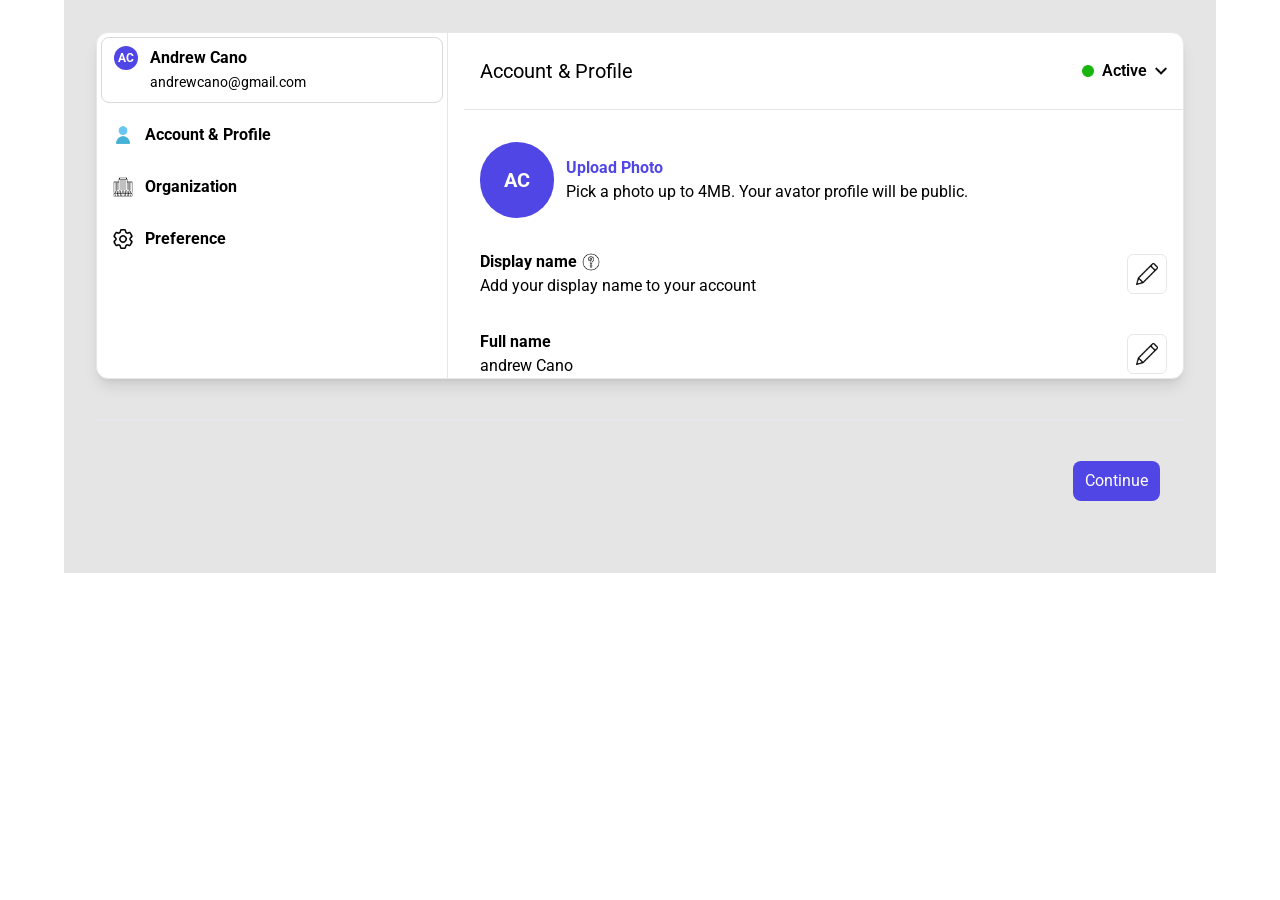
==== src/Account&Profile.html @ 64e324c4 "need to sleep" ====
<!DOCTYPE html>
<html>
  <head>
    <meta charset="UTF-8" />
    <meta name="viewport" content="width=device-width, initial-scale=1.0" />
    <link href="./output.css" rel="stylesheet" />
    <title>University Credit Management System</title>
    <link rel="preconnect" href="https://fonts.googleapis.com" />
    <link rel="preconnect" href="https://fonts.gstatic.com" crossorigin />
    <link
      href="https://fonts.googleapis.com/css2?family=Roboto:ital,wght@0,100;0,300;0,400;0,500;0,700;0,900;1,100;1,300;1,400;1,500;1,700;1,900&display=swap"
      rel="stylesheet"
    />
    <link
      href="https://fonts.googleapis.com/css2?family=Poppins:ital,wght@0,100;0,200;0,300;0,400;0,500;0,600;0,700;0,800;0,900;1,100;1,200;1,300;1,400;1,500;1,600;1,700;1,800;1,900&display=swap"
      rel="stylesheet"
    />
    <link
      href="https://db.onlinewebfonts.com/c/e25ed0fa39c44d127ab5ab3e362d8af1?family=Cooper+Lt+BT+Light"
      rel="stylesheet"
    />
    <link rel="icon" type="image/x-icon" href="./images/" />
  </head>
  <body>
    <!-- container section -->

    <section class="max-w-6xl mx-auto bg-black/10 font-roboto p-8">
      <!-- Account and Profile -->
      <main
        class="bg-white grid grid-cols-12 gap-4 border rounded-xl shadow-lg shadow-black/10"
      >
        <!-- SideBar -->
        <aside class="col-span-4 flex flex-col gap-1 border-r">
          <!-- user photo and email -->
          <div
            class="flex flex-row gap-x-3 border border-borderColor px-3 py-2 rounded-lg m-1"
          >
            <div>
              <p
                class="rounded-full font-bold text-white text-xs p-1 bg-blueColor"
              >
                AC
              </p>
            </div>
            <div>
              <p class="font-bold">Andrew Cano</p>
              <span class="text-sm">andrewcano@gmail.com</span>
            </div>
          </div>
          <!-- Account & Profile -->
          <div
            class="flex flex-row items-center gap-3 px-3 py-2 m-1 rounded-lg hover:bg-hoverBg hover:text-blueColor"
          >
            <figure class="w-5 h-5">
              <img src="images/user.png" alt="" />
            </figure>
            <p class="font-bold">Account & Profile</p>
          </div>
          <!-- Organization -->
          <div
            class="flex flex-row items-center gap-3 px-3 py-2 m-1 rounded-lg hover:bg-hoverBg hover:text-blueColor"
          >
            <figure class="w-5 h-5">
              <img src="images/organization.png" alt="" />
            </figure>
            <p class="font-bold">Organization</p>
          </div>
          <!-- Preference -->
          <div
            class="flex flex-row items-center gap-3 px-3 py-2 m-1 rounded-lg hover:bg-hoverBg hover:text-blueColor"
          >
            <figure class="w-5 h-5">
              <img src="images/setting.png" alt="" />
            </figure>
            <p class="font-bold">Preference</p>
          </div>
        </aside>
        <!-- Description section -->
        <section class="col-span-8 flex flex-col gap-8">
          <!-- Account & Profile and active -->
          <div class="flex justify-between px-4 border-b py-6">
            <h1 class="font-normal text-xl">Account & Profile</h1>
            <div class="flex flex-row items-center gap-2">
              <!-- green icon -->
              <figure class="w-3 h-3">
                <img src="images/online.png" alt="" />
              </figure>
              <p class="font-semibold">Active</p>
              <figure class="w-3 h-3">
                <img src="images/expand-button.png" alt="" />
              </figure>
            </div>
          </div>
          <!-- Upload Photo -->
          <div class="flex flex-row items-center gap-3 px-4">
            <p
              class="rounded-full font-bold text-white text-xl p-6 bg-blueColor"
            >
              AC
            </p>
            <div>
              <p class="font-bold text-blueColor">Upload Photo</p>
              <span
                >Pick a photo up to 4MB. Your avator profile will be
                public.</span
              >
            </div>
          </div>
          <!-- Display Name -->
          <div class="flex flex-row justify-between items-center px-4">
            <div class="flex flex-col">
              <div class="flex flex-row items-center gap-1">
                <p class="font-bold">Display name</p>
                <figure class="w-5 h-5">
                  <img src="images/help.png" alt="" />
                </figure>
              </div>
              <span>Add your display name to your account</span>
            </div>
            <!-- edit icon -->
            <figure class="w-10 h-10 border rounded-md p-2">
              <img src="images/pen.png" alt="" />
            </figure>
          </div>
          <!-- Full name-->
          <div class="flex flex-row justify-between items-center px-4">
            <div class="flex flex-col">
              <p class="font-bold">Full name</p>
              <span>andrew Cano</span>
            </div>
            <!-- edit icon -->
            <figure class="w-10 h-10 border rounded-md p-2">
              <img src="images/pen.png" alt="" />
            </figure>
          </div>
        </section>
      </main>

      <div class="pt-10 border-b-2"></div>
      <!-- continue button -->
      <section class="py-10 flex justify-end px-6">
        <button class="text-white bg-blueColor rounded-lg px-3 py-2">
          Continue
        </button>
      </section>
    </section>
  </body>
</html>

<!-- https://github.com/Md-Zihadur-Rahaman/University-Credit-Managemet-System -->
---- src/output.css ----
/*
! tailwindcss v3.4.3 | MIT License | https://tailwindcss.com
*/

/*
1. Prevent padding and border from affecting element width. (https://github.com/mozdevs/cssremedy/issues/4)
2. Allow adding a border to an element by just adding a border-width. (https://github.com/tailwindcss/tailwindcss/pull/116)
*/

*,
::before,
::after {
  box-sizing: border-box;
  /* 1 */
  border-width: 0;
  /* 2 */
  border-style: solid;
  /* 2 */
  border-color: #e5e7eb;
  /* 2 */
}

::before,
::after {
  --tw-content: '';
}

/*
1. Use a consistent sensible line-height in all browsers.
2. Prevent adjustments of font size after orientation changes in iOS.
3. Use a more readable tab size.
4. Use the user's configured `sans` font-family by default.
5. Use the user's configured `sans` font-feature-settings by default.
6. Use the user's configured `sans` font-variation-settings by default.
7. Disable tap highlights on iOS
*/

html,
:host {
  line-height: 1.5;
  /* 1 */
  -webkit-text-size-adjust: 100%;
  /* 2 */
  -moz-tab-size: 4;
  /* 3 */
  -o-tab-size: 4;
     tab-size: 4;
  /* 3 */
  font-family: ui-sans-serif, system-ui, sans-serif, "Apple Color Emoji", "Segoe UI Emoji", "Segoe UI Symbol", "Noto Color Emoji";
  /* 4 */
  font-feature-settings: normal;
  /* 5 */
  font-variation-settings: normal;
  /* 6 */
  -webkit-tap-highlight-color: transparent;
  /* 7 */
}

/*
1. Remove the margin in all browsers.
2. Inherit line-height from `html` so users can set them as a class directly on the `html` element.
*/

body {
  margin: 0;
  /* 1 */
  line-height: inherit;
  /* 2 */
}

/*
1. Add the correct height in Firefox.
2. Correct the inheritance of border color in Firefox. (https://bugzilla.mozilla.org/show_bug.cgi?id=190655)
3. Ensure horizontal rules are visible by default.
*/

hr {
  height: 0;
  /* 1 */
  color: inherit;
  /* 2 */
  border-top-width: 1px;
  /* 3 */
}

/*
Add the correct text decoration in Chrome, Edge, and Safari.
*/

abbr:where([title]) {
  -webkit-text-decoration: underline dotted;
          text-decoration: underline dotted;
}

/*
Remove the default font size and weight for headings.
*/

h1,
h2,
h3,
h4,
h5,
h6 {
  font-size: inherit;
  font-weight: inherit;
}

/*
Reset links to optimize for opt-in styling instead of opt-out.
*/

a {
  color: inherit;
  text-decoration: inherit;
}

/*
Add the correct font weight in Edge and Safari.
*/

b,
strong {
  font-weight: bolder;
}

/*
1. Use the user's configured `mono` font-family by default.
2. Use the user's configured `mono` font-feature-settings by default.
3. Use the user's configured `mono` font-variation-settings by default.
4. Correct the odd `em` font sizing in all browsers.
*/

code,
kbd,
samp,
pre {
  font-family: ui-monospace, SFMono-Regular, Menlo, Monaco, Consolas, "Liberation Mono", "Courier New", monospace;
  /* 1 */
  font-feature-settings: normal;
  /* 2 */
  font-variation-settings: normal;
  /* 3 */
  font-size: 1em;
  /* 4 */
}

/*
Add the correct font size in all browsers.
*/

small {
  font-size: 80%;
}

/*
Prevent `sub` and `sup` elements from affecting the line height in all browsers.
*/

sub,
sup {
  font-size: 75%;
  line-height: 0;
  position: relative;
  vertical-align: baseline;
}

sub {
  bottom: -0.25em;
}

sup {
  top: -0.5em;
}

/*
1. Remove text indentation from table contents in Chrome and Safari. (https://bugs.chromium.org/p/chromium/issues/detail?id=999088, https://bugs.webkit.org/show_bug.cgi?id=201297)
2. Correct table border color inheritance in all Chrome and Safari. (https://bugs.chromium.org/p/chromium/issues/detail?id=935729, https://bugs.webkit.org/show_bug.cgi?id=195016)
3. Remove gaps between table borders by default.
*/

table {
  text-indent: 0;
  /* 1 */
  border-color: inherit;
  /* 2 */
  border-collapse: collapse;
  /* 3 */
}

/*
1. Change the font styles in all browsers.
2. Remove the margin in Firefox and Safari.
3. Remove default padding in all browsers.
*/

button,
input,
optgroup,
select,
textarea {
  font-family: inherit;
  /* 1 */
  font-feature-settings: inherit;
  /* 1 */
  font-variation-settings: inherit;
  /* 1 */
  font-size: 100%;
  /* 1 */
  font-weight: inherit;
  /* 1 */
  line-height: inherit;
  /* 1 */
  letter-spacing: inherit;
  /* 1 */
  color: inherit;
  /* 1 */
  margin: 0;
  /* 2 */
  padding: 0;
  /* 3 */
}

/*
Remove the inheritance of text transform in Edge and Firefox.
*/

button,
select {
  text-transform: none;
}

/*
1. Correct the inability to style clickable types in iOS and Safari.
2. Remove default button styles.
*/

button,
input:where([type='button']),
input:where([type='reset']),
input:where([type='submit']) {
  -webkit-appearance: button;
  /* 1 */
  background-color: transparent;
  /* 2 */
  background-image: none;
  /* 2 */
}

/*
Use the modern Firefox focus style for all focusable elements.
*/

:-moz-focusring {
  outline: auto;
}

/*
Remove the additional `:invalid` styles in Firefox. (https://github.com/mozilla/gecko-dev/blob/2f9eacd9d3d995c937b4251a5557d95d494c9be1/layout/style/res/forms.css#L728-L737)
*/

:-moz-ui-invalid {
  box-shadow: none;
}

/*
Add the correct vertical alignment in Chrome and Firefox.
*/

progress {
  vertical-align: baseline;
}

/*
Correct the cursor style of increment and decrement buttons in Safari.
*/

::-webkit-inner-spin-button,
::-webkit-outer-spin-button {
  height: auto;
}

/*
1. Correct the odd appearance in Chrome and Safari.
2. Correct the outline style in Safari.
*/

[type='search'] {
  -webkit-appearance: textfield;
  /* 1 */
  outline-offset: -2px;
  /* 2 */
}

/*
Remove the inner padding in Chrome and Safari on macOS.
*/

::-webkit-search-decoration {
  -webkit-appearance: none;
}

/*
1. Correct the inability to style clickable types in iOS and Safari.
2. Change font properties to `inherit` in Safari.
*/

::-webkit-file-upload-button {
  -webkit-appearance: button;
  /* 1 */
  font: inherit;
  /* 2 */
}

/*
Add the correct display in Chrome and Safari.
*/

summary {
  display: list-item;
}

/*
Removes the default spacing and border for appropriate elements.
*/

blockquote,
dl,
dd,
h1,
h2,
h3,
h4,
h5,
h6,
hr,
figure,
p,
pre {
  margin: 0;
}

fieldset {
  margin: 0;
  padding: 0;
}

legend {
  padding: 0;
}

ol,
ul,
menu {
  list-style: none;
  margin: 0;
  padding: 0;
}

/*
Reset default styling for dialogs.
*/

dialog {
  padding: 0;
}

/*
Prevent resizing textareas horizontally by default.
*/

textarea {
  resize: vertical;
}

/*
1. Reset the default placeholder opacity in Firefox. (https://github.com/tailwindlabs/tailwindcss/issues/3300)
2. Set the default placeholder color to the user's configured gray 400 color.
*/

input::-moz-placeholder, textarea::-moz-placeholder {
  opacity: 1;
  /* 1 */
  color: #9ca3af;
  /* 2 */
}

input::placeholder,
textarea::placeholder {
  opacity: 1;
  /* 1 */
  color: #9ca3af;
  /* 2 */
}

/*
Set the default cursor for buttons.
*/

button,
[role="button"] {
  cursor: pointer;
}

/*
Make sure disabled buttons don't get the pointer cursor.
*/

:disabled {
  cursor: default;
}

/*
1. Make replaced elements `display: block` by default. (https://github.com/mozdevs/cssremedy/issues/14)
2. Add `vertical-align: middle` to align replaced elements more sensibly by default. (https://github.com/jensimmons/cssremedy/issues/14#issuecomment-634934210)
   This can trigger a poorly considered lint error in some tools but is included by design.
*/

img,
svg,
video,
canvas,
audio,
iframe,
embed,
object {
  display: block;
  /* 1 */
  vertical-align: middle;
  /* 2 */
}

/*
Constrain images and videos to the parent width and preserve their intrinsic aspect ratio. (https://github.com/mozdevs/cssremedy/issues/14)
*/

img,
video {
  max-width: 100%;
  height: auto;
}

/* Make elements with the HTML hidden attribute stay hidden by default */

[hidden] {
  display: none;
}

*, ::before, ::after {
  --tw-border-spacing-x: 0;
  --tw-border-spacing-y: 0;
  --tw-translate-x: 0;
  --tw-translate-y: 0;
  --tw-rotate: 0;
  --tw-skew-x: 0;
  --tw-skew-y: 0;
  --tw-scale-x: 1;
  --tw-scale-y: 1;
  --tw-pan-x:  ;
  --tw-pan-y:  ;
  --tw-pinch-zoom:  ;
  --tw-scroll-snap-strictness: proximity;
  --tw-gradient-from-position:  ;
  --tw-gradient-via-position:  ;
  --tw-gradient-to-position:  ;
  --tw-ordinal:  ;
  --tw-slashed-zero:  ;
  --tw-numeric-figure:  ;
  --tw-numeric-spacing:  ;
  --tw-numeric-fraction:  ;
  --tw-ring-inset:  ;
  --tw-ring-offset-width: 0px;
  --tw-ring-offset-color: #fff;
  --tw-ring-color: rgb(59 130 246 / 0.5);
  --tw-ring-offset-shadow: 0 0 #0000;
  --tw-ring-shadow: 0 0 #0000;
  --tw-shadow: 0 0 #0000;
  --tw-shadow-colored: 0 0 #0000;
  --tw-blur:  ;
  --tw-brightness:  ;
  --tw-contrast:  ;
  --tw-grayscale:  ;
  --tw-hue-rotate:  ;
  --tw-invert:  ;
  --tw-saturate:  ;
  --tw-sepia:  ;
  --tw-drop-shadow:  ;
  --tw-backdrop-blur:  ;
  --tw-backdrop-brightness:  ;
  --tw-backdrop-contrast:  ;
  --tw-backdrop-grayscale:  ;
  --tw-backdrop-hue-rotate:  ;
  --tw-backdrop-invert:  ;
  --tw-backdrop-opacity:  ;
  --tw-backdrop-saturate:  ;
  --tw-backdrop-sepia:  ;
  --tw-contain-size:  ;
  --tw-contain-layout:  ;
  --tw-contain-paint:  ;
  --tw-contain-style:  ;
}

::backdrop {
  --tw-border-spacing-x: 0;
  --tw-border-spacing-y: 0;
  --tw-translate-x: 0;
  --tw-translate-y: 0;
  --tw-rotate: 0;
  --tw-skew-x: 0;
  --tw-skew-y: 0;
  --tw-scale-x: 1;
  --tw-scale-y: 1;
  --tw-pan-x:  ;
  --tw-pan-y:  ;
  --tw-pinch-zoom:  ;
  --tw-scroll-snap-strictness: proximity;
  --tw-gradient-from-position:  ;
  --tw-gradient-via-position:  ;
  --tw-gradient-to-position:  ;
  --tw-ordinal:  ;
  --tw-slashed-zero:  ;
  --tw-numeric-figure:  ;
  --tw-numeric-spacing:  ;
  --tw-numeric-fraction:  ;
  --tw-ring-inset:  ;
  --tw-ring-offset-width: 0px;
  --tw-ring-offset-color: #fff;
  --tw-ring-color: rgb(59 130 246 / 0.5);
  --tw-ring-offset-shadow: 0 0 #0000;
  --tw-ring-shadow: 0 0 #0000;
  --tw-shadow: 0 0 #0000;
  --tw-shadow-colored: 0 0 #0000;
  --tw-blur:  ;
  --tw-brightness:  ;
  --tw-contrast:  ;
  --tw-grayscale:  ;
  --tw-hue-rotate:  ;
  --tw-invert:  ;
  --tw-saturate:  ;
  --tw-sepia:  ;
  --tw-drop-shadow:  ;
  --tw-backdrop-blur:  ;
  --tw-backdrop-brightness:  ;
  --tw-backdrop-contrast:  ;
  --tw-backdrop-grayscale:  ;
  --tw-backdrop-hue-rotate:  ;
  --tw-backdrop-invert:  ;
  --tw-backdrop-opacity:  ;
  --tw-backdrop-saturate:  ;
  --tw-backdrop-sepia:  ;
  --tw-contain-size:  ;
  --tw-contain-layout:  ;
  --tw-contain-paint:  ;
  --tw-contain-style:  ;
}

.container {
  width: 100%;
}

@media (min-width: 640px) {
  .container {
    max-width: 640px;
  }
}

@media (min-width: 768px) {
  .container {
    max-width: 768px;
  }
}

@media (min-width: 1024px) {
  .container {
    max-width: 1024px;
  }
}

@media (min-width: 1280px) {
  .container {
    max-width: 1280px;
  }
}

@media (min-width: 1536px) {
  .container {
    max-width: 1536px;
  }
}

.col-span-4 {
  grid-column: span 4 / span 4;
}

.col-span-8 {
  grid-column: span 8 / span 8;
}

.m-1 {
  margin: 0.25rem;
}

.m-4 {
  margin: 1rem;
}

.m-2 {
  margin: 0.5rem;
}

.mx-auto {
  margin-left: auto;
  margin-right: auto;
}

.my-0 {
  margin-top: 0px;
  margin-bottom: 0px;
}

.block {
  display: block;
}

.flex {
  display: flex;
}

.grid {
  display: grid;
}

.h-10 {
  height: 2.5rem;
}

.h-3 {
  height: 0.75rem;
}

.h-5 {
  height: 1.25rem;
}

.h-8 {
  height: 2rem;
}

.w-10 {
  width: 2.5rem;
}

.w-3 {
  width: 0.75rem;
}

.w-5 {
  width: 1.25rem;
}

.w-8 {
  width: 2rem;
}

.max-w-4xl {
  max-width: 56rem;
}

.max-w-6xl {
  max-width: 72rem;
}

.scale-x-110 {
  --tw-scale-x: 1.1;
  transform: translate(var(--tw-translate-x), var(--tw-translate-y)) rotate(var(--tw-rotate)) skewX(var(--tw-skew-x)) skewY(var(--tw-skew-y)) scaleX(var(--tw-scale-x)) scaleY(var(--tw-scale-y));
}

.scale-y-100 {
  --tw-scale-y: 1;
  transform: translate(var(--tw-translate-x), var(--tw-translate-y)) rotate(var(--tw-rotate)) skewX(var(--tw-skew-x)) skewY(var(--tw-skew-y)) scaleX(var(--tw-scale-x)) scaleY(var(--tw-scale-y));
}

.grid-cols-12 {
  grid-template-columns: repeat(12, minmax(0, 1fr));
}

.flex-row {
  flex-direction: row;
}

.flex-col {
  flex-direction: column;
}

.items-center {
  align-items: center;
}

.justify-end {
  justify-content: flex-end;
}

.justify-between {
  justify-content: space-between;
}

.gap-1 {
  gap: 0.25rem;
}

.gap-2 {
  gap: 0.5rem;
}

.gap-3 {
  gap: 0.75rem;
}

.gap-4 {
  gap: 1rem;
}

.gap-8 {
  gap: 2rem;
}

.gap-x-3 {
  -moz-column-gap: 0.75rem;
       column-gap: 0.75rem;
}

.rounded-full {
  border-radius: 9999px;
}

.rounded-lg {
  border-radius: 0.5rem;
}

.rounded-md {
  border-radius: 0.375rem;
}

.rounded-xl {
  border-radius: 0.75rem;
}

.border {
  border-width: 1px;
}

.border-b {
  border-bottom-width: 1px;
}

.border-b-2 {
  border-bottom-width: 2px;
}

.border-r {
  border-right-width: 1px;
}

.border-borderColor {
  --tw-border-opacity: 1;
  border-color: rgb(217 217 217 / var(--tw-border-opacity));
}

.bg-black\/5 {
  background-color: rgb(0 0 0 / 0.05);
}

.bg-blueColor {
  --tw-bg-opacity: 1;
  background-color: rgb(80 70 229 / var(--tw-bg-opacity));
}

.bg-white {
  --tw-bg-opacity: 1;
  background-color: rgb(255 255 255 / var(--tw-bg-opacity));
}

.bg-black\/10 {
  background-color: rgb(0 0 0 / 0.1);
}

.bg-black {
  --tw-bg-opacity: 1;
  background-color: rgb(0 0 0 / var(--tw-bg-opacity));
}

.bg-black\/20 {
  background-color: rgb(0 0 0 / 0.2);
}

.p-2 {
  padding: 0.5rem;
}

.p-6 {
  padding: 1.5rem;
}

.p-8 {
  padding: 2rem;
}

.p-3 {
  padding: 0.75rem;
}

.p-1 {
  padding: 0.25rem;
}

.px-3 {
  padding-left: 0.75rem;
  padding-right: 0.75rem;
}

.px-4 {
  padding-left: 1rem;
  padding-right: 1rem;
}

.px-6 {
  padding-left: 1.5rem;
  padding-right: 1.5rem;
}

.py-10 {
  padding-top: 2.5rem;
  padding-bottom: 2.5rem;
}

.py-2 {
  padding-top: 0.5rem;
  padding-bottom: 0.5rem;
}

.py-4 {
  padding-top: 1rem;
  padding-bottom: 1rem;
}

.py-6 {
  padding-top: 1.5rem;
  padding-bottom: 1.5rem;
}

.pt-10 {
  padding-top: 2.5rem;
}

.text-justify {
  text-align: justify;
}

.font-roboto {
  font-family: roboto;
}

.text-3xl {
  font-size: 1.875rem;
  line-height: 2.25rem;
}

.text-lg {
  font-size: 1.125rem;
  line-height: 1.75rem;
}

.text-sm {
  font-size: 0.875rem;
  line-height: 1.25rem;
}

.text-xl {
  font-size: 1.25rem;
  line-height: 1.75rem;
}

.text-base {
  font-size: 1rem;
  line-height: 1.5rem;
}

.text-xs {
  font-size: 0.75rem;
  line-height: 1rem;
}

.text-\[8px\] {
  font-size: 8px;
}

.text-\[6px\] {
  font-size: 6px;
}

.text-\[10px\] {
  font-size: 10px;
}

.text-2xl {
  font-size: 1.5rem;
  line-height: 2rem;
}

.font-bold {
  font-weight: 700;
}

.font-semibold {
  font-weight: 600;
}

.font-medium {
  font-weight: 500;
}

.font-normal {
  font-weight: 400;
}

.text-blueColor {
  --tw-text-opacity: 1;
  color: rgb(80 70 229 / var(--tw-text-opacity));
}

.text-white {
  --tw-text-opacity: 1;
  color: rgb(255 255 255 / var(--tw-text-opacity));
}

.text-\[\] {
  color: ;
}

.shadow-lg {
  --tw-shadow: 0 10px 15px -3px rgb(0 0 0 / 0.1), 0 4px 6px -4px rgb(0 0 0 / 0.1);
  --tw-shadow-colored: 0 10px 15px -3px var(--tw-shadow-color), 0 4px 6px -4px var(--tw-shadow-color);
  box-shadow: var(--tw-ring-offset-shadow, 0 0 #0000), var(--tw-ring-shadow, 0 0 #0000), var(--tw-shadow);
}

.shadow-black\/10 {
  --tw-shadow-color: rgb(0 0 0 / 0.1);
  --tw-shadow: var(--tw-shadow-colored);
}

.hover\:bg-hoverBg:hover {
  --tw-bg-opacity: 1;
  background-color: rgb(244 242 253 / var(--tw-bg-opacity));
}

.hover\:text-blueColor:hover {
  --tw-text-opacity: 1;
  color: rgb(80 70 229 / var(--tw-text-opacity));
}
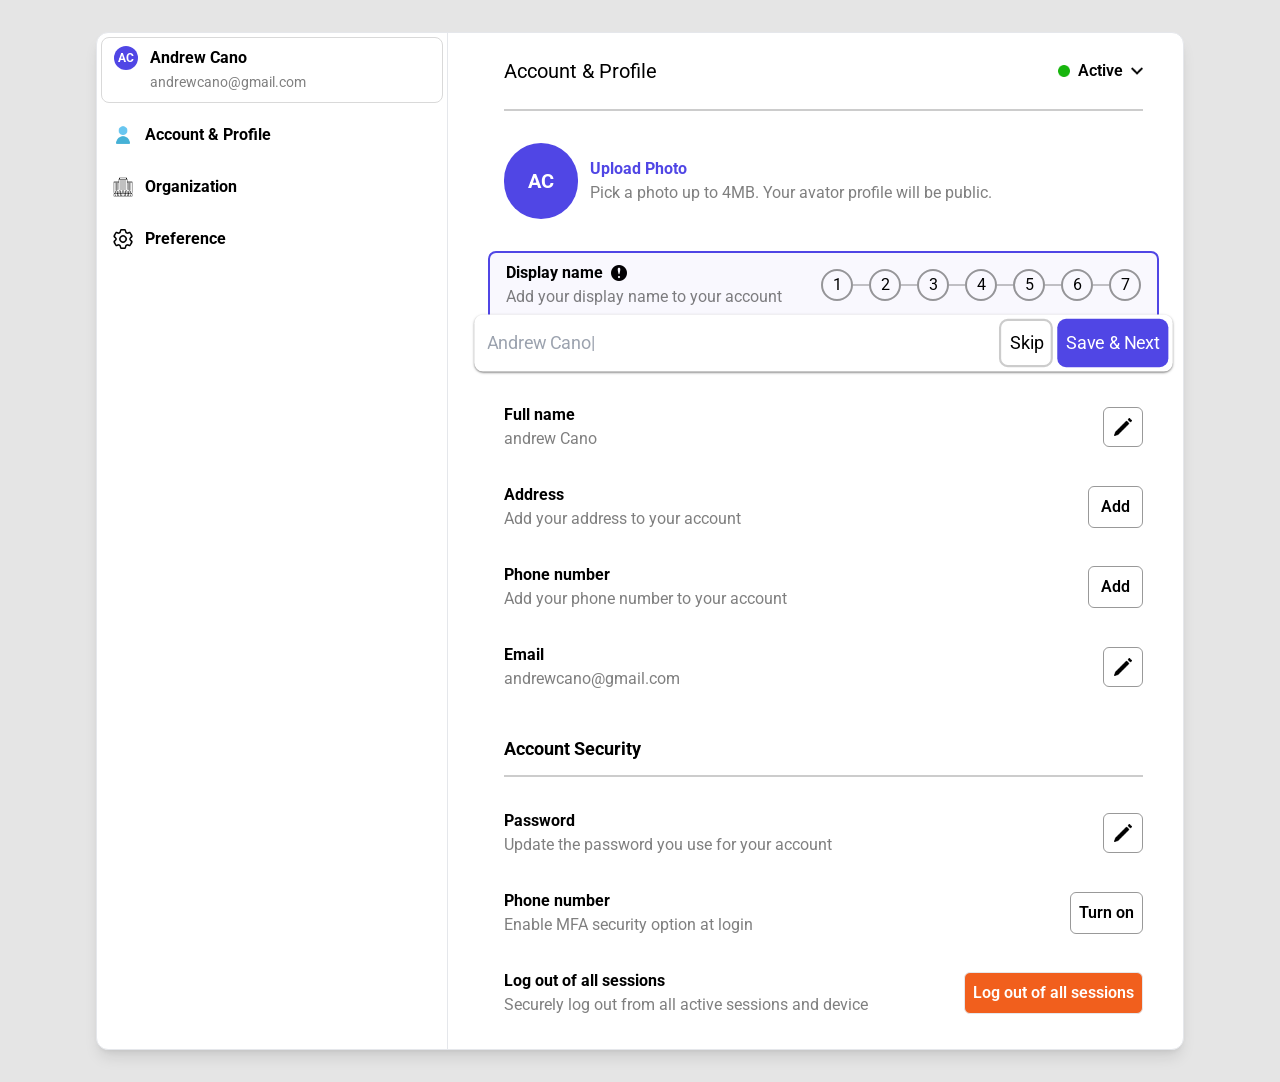
==== commit 0834015e: "Project Partially Done" ====
--- a/src/Account&Profile.html
+++ b/src/Account&Profile.html
@@ -21,10 +21,10 @@
     />
     <link rel="icon" type="image/x-icon" href="./images/" />
   </head>
-  <body>
+  <body class="bg-black/10">
     <!-- container section -->
 
-    <section class="max-w-6xl mx-auto bg-black/10 font-roboto p-8">
+    <section class="max-w-6xl mx-auto font-roboto p-8">
       <!-- Account and Profile -->
       <main
         class="bg-white grid grid-cols-12 gap-4 border rounded-xl shadow-lg shadow-black/10"
@@ -44,7 +44,7 @@
             </div>
             <div>
               <p class="font-bold">Andrew Cano</p>
-              <span class="text-sm">andrewcano@gmail.com</span>
+              <span class="text-sm text-black/50">andrewcano@gmail.com</span>
             </div>
           </div>
           <!-- Account & Profile -->
@@ -54,7 +54,9 @@
             <figure class="w-5 h-5">
               <img src="images/user.png" alt="" />
             </figure>
-            <p class="font-bold">Account & Profile</p>
+            <a href="Account&Profile.html" class="font-bold"
+              >Account & Profile</a
+            >
           </div>
           <!-- Organization -->
           <div
@@ -63,7 +65,7 @@
             <figure class="w-5 h-5">
               <img src="images/organization.png" alt="" />
             </figure>
-            <p class="font-bold">Organization</p>
+            <a href="organization.html" class="font-bold">Organization</a>
           </div>
           <!-- Preference -->
           <div
@@ -76,9 +78,11 @@
           </div>
         </aside>
         <!-- Description section -->
-        <section class="col-span-8 flex flex-col gap-8">
+        <section class="col-span-8 flex flex-col gap-8 px-6">
           <!-- Account & Profile and active -->
-          <div class="flex justify-between px-4 border-b py-6">
+          <div
+            class="flex justify-between mx-4 border-b-2 border-b-black/20 py-6"
+          >
             <h1 class="font-normal text-xl">Account & Profile</h1>
             <div class="flex flex-row items-center gap-2">
               <!-- green icon -->
@@ -100,49 +104,233 @@
             </p>
             <div>
               <p class="font-bold text-blueColor">Upload Photo</p>
-              <span
+              <span class="text-black/50"
                 >Pick a photo up to 4MB. Your avator profile will be
                 public.</span
               >
             </div>
           </div>
-          <!-- Display Name -->
-          <div class="flex flex-row justify-between items-center px-4">
-            <div class="flex flex-col">
-              <div class="flex flex-row items-center gap-1">
-                <p class="font-bold">Display name</p>
-                <figure class="w-5 h-5">
-                  <img src="images/help.png" alt="" />
-                </figure>
+          <!-- Display Name Edit -->
+          <div
+            class="bg-editBg border-2 border-blueColor rounded-lg flex flex-col px-4"
+          >
+            <!-- Display Name -->
+            <div class="flex flex-row justify-between items-center py-2">
+              <div class="flex flex-col">
+                <div class="flex flex-row items-center gap-2">
+                  <p class="font-bold">Display name</p>
+                  <figure class="w-4 h-4">
+                    <img src="images/exclamation.png" alt="" />
+                  </figure>
+                </div>
+                <span class="text-black/50"
+                  >Add your display name to your account</span
+                >
               </div>
-              <span>Add your display name to your account</span>
+              <!-- Information Progress section -->
+              <div class="flex flex-row">
+                <!-- numerial element -->
+                <div
+                  class="w-8 h-8 flex items-center justify-center border-2 border-black/40 hover:border-blueColor hover:bg-hoverBg rounded-full p-1"
+                >
+                  <p class="">1</p>
+                </div>
+                <!-- dash icon -->
+                <figure
+                  class="w-4 h-8 flex items-center justify-center opacity-60"
+                >
+                  <img src="images/CenterlineI.png" alt="" />
+                </figure>
+                <!-- numerial element -->
+                <div
+                  class="w-8 h-8 flex items-center justify-center border-2 border-black/40 hover:border-blueColor hover:bg-hoverBg rounded-full p-1"
+                >
+                  <p class="">2</p>
+                </div>
+                <!-- dash icon -->
+                <figure
+                  class="w-4 h-8 flex items-center justify-center opacity-60"
+                >
+                  <img src="images/CenterlineI.png" alt="" />
+                </figure>
+                <!-- numerial element -->
+                <div
+                  class="w-8 h-8 flex items-center justify-center border-2 border-black/40 hover:border-blueColor hover:bg-hoverBg rounded-full p-1"
+                >
+                  <p class="">3</p>
+                </div>
+                <!-- dash icon -->
+                <figure
+                  class="w-4 h-8 flex items-center justify-center opacity-60"
+                >
+                  <img src="images/CenterlineI.png" alt="" />
+                </figure>
+                <!-- numerial element -->
+                <div
+                  class="w-8 h-8 flex items-center justify-center border-2 border-black/40 hover:border-blueColor hover:bg-hoverBg rounded-full p-1"
+                >
+                  <p class="">4</p>
+                </div>
+                <!-- dash icon -->
+                <figure
+                  class="w-4 h-8 flex items-center justify-center opacity-60"
+                >
+                  <img src="images/CenterlineI.png" alt="" />
+                </figure>
+                <!-- numerial element -->
+                <div
+                  class="w-8 h-8 flex items-center justify-center border-2 border-black/40 hover:border-blueColor hover:bg-hoverBg rounded-full p-1"
+                >
+                  <p class="">5</p>
+                </div>
+                <!-- dash icon -->
+                <figure
+                  class="w-4 h-8 flex items-center justify-center opacity-60"
+                >
+                  <img src="images/CenterlineI.png" alt="" />
+                </figure>
+                <!-- numerial element -->
+                <div
+                  class="w-8 h-8 flex items-center justify-center border-2 border-black/40 hover:border-blueColor hover:bg-hoverBg rounded-full p-1"
+                >
+                  <p class="">6</p>
+                </div>
+                <!-- dash icon -->
+                <figure
+                  class="w-4 h-8 flex items-center justify-center opacity-60"
+                >
+                  <img src="images/CenterlineI.png" alt="" />
+                </figure>
+                <!-- numerial element -->
+                <div
+                  class="w-8 h-8 flex items-center justify-center border-2 border-black/40 hover:border-blueColor hover:bg-hoverBg rounded-full p-1"
+                >
+                  <p class="">7</p>
+                </div>
+              </div>
+            </div>
+            <!--   Edit -->
+            <div
+              class="grid grid-cols-12 gap-1 border-1 border-black shadow-sm shadow-black/50 bg-white p-1 rounded-lg scale-110"
+            >
+              <input
+                type="text"
+                placeholder="Andrew Cano|"
+                class="col-span-9 outline-2 outline-blueColor p-2 rounded-lg"
+              />
+              <button
+                class="col-span-1 border-2 border-black/20 rounded-lg p-2"
+              >
+                Skip
+              </button>
+              <button class="col-span-2 bg-blueColor text-white rounded-lg p-2">
+                Save & Next
+              </button>
+            </div>
+          </div>
+
+          <!-- Full name-->
+          <div class="flex flex-row justify-between items-center px-4">
+            <div class="flex flex-col">
+              <p class="font-bold">Full name</p>
+              <span class="text-black/50">andrew Cano</span>
             </div>
             <!-- edit icon -->
-            <figure class="w-10 h-10 border rounded-md p-2">
+            <button class="w-10 h-10 border border-black/40 rounded-md p-2">
               <img src="images/pen.png" alt="" />
-            </figure>
-          </div>
-          <!-- Full name-->
-          <div class="flex flex-row justify-between items-center px-4">
-            <div class="flex flex-col">
-              <p class="font-bold">Full name</p>
-              <span>andrew Cano</span>
+            </button>
+          </div>
+          <!-- Address-->
+          <div class="flex flex-row justify-between items-center px-4">
+            <div class="flex flex-col">
+              <p class="font-bold">Address</p>
+              <span class="text-black/50"
+                >Add your address to your account</span
+              >
+            </div>
+            <!-- Add button -->
+            <button
+              class="border border-black/40 rounded-md py-2 px-3 font-semibold"
+            >
+              Add
+            </button>
+          </div>
+
+          <!-- Phone number-->
+          <div class="flex flex-row justify-between items-center px-4">
+            <div class="flex flex-col">
+              <p class="font-bold">Phone number</p>
+              <span class="text-black/50"
+                >Add your phone number to your account</span
+              >
+            </div>
+            <!-- Add button -->
+            <button
+              class="border border-black/40 rounded-md py-2 px-3 font-semibold"
+            >
+              Add
+            </button>
+          </div>
+          <!-- Email -->
+          <div class="flex flex-row justify-between items-center px-4">
+            <div class="flex flex-col">
+              <p class="font-bold">Email</p>
+              <span class="text-black/50">andrewcano@gmail.com</span>
             </div>
             <!-- edit icon -->
-            <figure class="w-10 h-10 border rounded-md p-2">
+            <button class="w-10 h-10 border border-black/40 rounded-md p-2">
               <img src="images/pen.png" alt="" />
-            </figure>
+            </button>
+          </div>
+          <!-- Account Security -->
+          <div
+            class="flex justify-between mx-4 border-b-2 border-b-black/20 py-3"
+          >
+            <h1 class="font-bold text-lg">Account Security</h1>
+          </div>
+          <!-- Password -->
+          <div class="flex flex-row justify-between items-center px-4">
+            <div class="flex flex-col">
+              <p class="font-bold">Password</p>
+              <span class="text-black/50"
+                >Update the password you use for your account</span
+              >
+            </div>
+            <!-- edit icon -->
+            <button class="w-10 h-10 border border-black/40 rounded-md p-2">
+              <img src="images/pen.png" alt="" />
+            </button>
+          </div>
+          <!-- Multi-factor authentication-->
+          <div class="flex flex-row justify-between items-center px-4">
+            <div class="flex flex-col">
+              <p class="font-bold">Phone number</p>
+              <span class="text-black/50"
+                >Enable MFA security option at login</span
+              >
+            </div>
+            <!-- Turn on button -->
+            <button class="border border-black/40 rounded-md p-2 font-semibold">
+              Turn on
+            </button>
+          </div>
+          <!-- Log out of all sessions-->
+          <div class="flex flex-row justify-between items-center px-4 pb-8">
+            <div class="flex flex-col">
+              <p class="font-bold">Log out of all sessions</p>
+              <span class="text-black/50"
+                >Securely log out from all active sessions and device</span
+              >
+            </div>
+            <!-- Log out of all sessions button -->
+            <button
+              class="border rounded-md bg-buttonBgColor text-white p-2 font-semibold"
+            >
+              Log out of all sessions
+            </button>
           </div>
         </section>
       </main>
-
-      <div class="pt-10 border-b-2"></div>
-      <!-- continue button -->
-      <section class="py-10 flex justify-end px-6">
-        <button class="text-white bg-blueColor rounded-lg px-3 py-2">
-          Continue
-        </button>
-      </section>
     </section>
   </body>
 </html>
--- a/src/output.css
+++ b/src/output.css
@@ -588,14 +588,62 @@
   }
 }
 
+.absolute {
+  position: absolute;
+}
+
+.relative {
+  position: relative;
+}
+
+.bottom-2 {
+  bottom: 0.5rem;
+}
+
+.left-1\/2 {
+  left: 50%;
+}
+
+.right-2 {
+  right: 0.5rem;
+}
+
+.top-3 {
+  top: 0.75rem;
+}
+
+.col-span-1 {
+  grid-column: span 1 / span 1;
+}
+
+.col-span-2 {
+  grid-column: span 2 / span 2;
+}
+
+.col-span-3 {
+  grid-column: span 3 / span 3;
+}
+
 .col-span-4 {
   grid-column: span 4 / span 4;
 }
 
+.col-span-7 {
+  grid-column: span 7 / span 7;
+}
+
 .col-span-8 {
   grid-column: span 8 / span 8;
 }
 
+.col-span-9 {
+  grid-column: span 9 / span 9;
+}
+
+.float-start {
+  float: inline-start;
+}
+
 .m-1 {
   margin: 0.25rem;
 }
@@ -604,8 +652,9 @@
   margin: 1rem;
 }
 
-.m-2 {
-  margin: 0.5rem;
+.mx-4 {
+  margin-left: 1rem;
+  margin-right: 1rem;
 }
 
 .mx-auto {
@@ -638,6 +687,14 @@
   height: 0.75rem;
 }
 
+.h-4 {
+  height: 1rem;
+}
+
+.h-40 {
+  height: 10rem;
+}
+
 .h-5 {
   height: 1.25rem;
 }
@@ -646,6 +703,14 @@
   height: 2rem;
 }
 
+.h-full {
+  height: 100%;
+}
+
+.h-screen {
+  height: 100vh;
+}
+
 .w-10 {
   width: 2.5rem;
 }
@@ -654,20 +719,55 @@
   width: 0.75rem;
 }
 
+.w-4 {
+  width: 1rem;
+}
+
+.w-40 {
+  width: 10rem;
+}
+
 .w-5 {
   width: 1.25rem;
 }
 
+.w-6 {
+  width: 1.5rem;
+}
+
 .w-8 {
   width: 2rem;
 }
 
+.w-full {
+  width: 100%;
+}
+
 .max-w-4xl {
   max-width: 56rem;
 }
 
 .max-w-6xl {
   max-width: 72rem;
+}
+
+.max-w-2xl {
+  max-width: 42rem;
+}
+
+.max-w-xl {
+  max-width: 36rem;
+}
+
+.-translate-x-1\/2 {
+  --tw-translate-x: -50%;
+  transform: translate(var(--tw-translate-x), var(--tw-translate-y)) rotate(var(--tw-rotate)) skewX(var(--tw-skew-x)) skewY(var(--tw-skew-y)) scaleX(var(--tw-scale-x)) scaleY(var(--tw-scale-y));
+}
+
+.scale-110 {
+  --tw-scale-x: 1.1;
+  --tw-scale-y: 1.1;
+  transform: translate(var(--tw-translate-x), var(--tw-translate-y)) rotate(var(--tw-rotate)) skewX(var(--tw-skew-x)) skewY(var(--tw-skew-y)) scaleX(var(--tw-scale-x)) scaleY(var(--tw-scale-y));
 }
 
 .scale-x-110 {
@@ -680,6 +780,15 @@
   transform: translate(var(--tw-translate-x), var(--tw-translate-y)) rotate(var(--tw-rotate)) skewX(var(--tw-skew-x)) skewY(var(--tw-skew-y)) scaleX(var(--tw-scale-x)) scaleY(var(--tw-scale-y));
 }
 
+.scale-y-105 {
+  --tw-scale-y: 1.05;
+  transform: translate(var(--tw-translate-x), var(--tw-translate-y)) rotate(var(--tw-rotate)) skewX(var(--tw-skew-x)) skewY(var(--tw-skew-y)) scaleX(var(--tw-scale-x)) scaleY(var(--tw-scale-y));
+}
+
+.cursor-pointer {
+  cursor: pointer;
+}
+
 .grid-cols-12 {
   grid-template-columns: repeat(12, minmax(0, 1fr));
 }
@@ -692,12 +801,24 @@
   flex-direction: column;
 }
 
+.items-start {
+  align-items: flex-start;
+}
+
+.items-end {
+  align-items: flex-end;
+}
+
 .items-center {
   align-items: center;
 }
 
 .justify-end {
   justify-content: flex-end;
+}
+
+.justify-center {
+  justify-content: center;
 }
 
 .justify-between {
@@ -749,6 +870,10 @@
   border-width: 1px;
 }
 
+.border-2 {
+  border-width: 2px;
+}
+
 .border-b {
   border-bottom-width: 1px;
 }
@@ -759,6 +884,36 @@
 
 .border-r {
   border-right-width: 1px;
+}
+
+.border-r-2 {
+  border-right-width: 2px;
+}
+
+.border-dashed {
+  border-style: dashed;
+}
+
+.border-black {
+  --tw-border-opacity: 1;
+  border-color: rgb(0 0 0 / var(--tw-border-opacity));
+}
+
+.border-black\/10 {
+  border-color: rgb(0 0 0 / 0.1);
+}
+
+.border-black\/20 {
+  border-color: rgb(0 0 0 / 0.2);
+}
+
+.border-black\/40 {
+  border-color: rgb(0 0 0 / 0.4);
+}
+
+.border-blueColor {
+  --tw-border-opacity: 1;
+  border-color: rgb(80 70 229 / var(--tw-border-opacity));
 }
 
 .border-borderColor {
@@ -766,6 +921,23 @@
   border-color: rgb(217 217 217 / var(--tw-border-opacity));
 }
 
+.border-b-black\/20 {
+  border-bottom-color: rgb(0 0 0 / 0.2);
+}
+
+.border-r-black\/10 {
+  border-right-color: rgb(0 0 0 / 0.1);
+}
+
+.bg-black {
+  --tw-bg-opacity: 1;
+  background-color: rgb(0 0 0 / var(--tw-bg-opacity));
+}
+
+.bg-black\/10 {
+  background-color: rgb(0 0 0 / 0.1);
+}
+
 .bg-black\/5 {
   background-color: rgb(0 0 0 / 0.05);
 }
@@ -775,28 +947,38 @@
   background-color: rgb(80 70 229 / var(--tw-bg-opacity));
 }
 
+.bg-buttonBgColor {
+  --tw-bg-opacity: 1;
+  background-color: rgb(241 95 29 / var(--tw-bg-opacity));
+}
+
+.bg-editBg {
+  --tw-bg-opacity: 1;
+  background-color: rgb(249 248 254 / var(--tw-bg-opacity));
+}
+
+.bg-inputFieldBg {
+  --tw-bg-opacity: 1;
+  background-color: rgb(240 241 243 / var(--tw-bg-opacity));
+}
+
 .bg-white {
   --tw-bg-opacity: 1;
   background-color: rgb(255 255 255 / var(--tw-bg-opacity));
 }
 
-.bg-black\/10 {
-  background-color: rgb(0 0 0 / 0.1);
-}
-
-.bg-black {
-  --tw-bg-opacity: 1;
-  background-color: rgb(0 0 0 / var(--tw-bg-opacity));
-}
-
-.bg-black\/20 {
-  background-color: rgb(0 0 0 / 0.2);
+.p-1 {
+  padding: 0.25rem;
 }
 
 .p-2 {
   padding: 0.5rem;
 }
 
+.p-3 {
+  padding: 0.75rem;
+}
+
 .p-6 {
   padding: 1.5rem;
 }
@@ -805,12 +987,13 @@
   padding: 2rem;
 }
 
-.p-3 {
-  padding: 0.75rem;
-}
-
-.p-1 {
-  padding: 0.25rem;
+.p-4 {
+  padding: 1rem;
+}
+
+.px-1 {
+  padding-left: 0.25rem;
+  padding-right: 0.25rem;
 }
 
 .px-3 {
@@ -828,6 +1011,11 @@
   padding-right: 1.5rem;
 }
 
+.px-\[3px\] {
+  padding-left: 3px;
+  padding-right: 3px;
+}
+
 .py-10 {
   padding-top: 2.5rem;
   padding-bottom: 2.5rem;
@@ -838,9 +1026,9 @@
   padding-bottom: 0.5rem;
 }
 
-.py-4 {
-  padding-top: 1rem;
-  padding-bottom: 1rem;
+.py-3 {
+  padding-top: 0.75rem;
+  padding-bottom: 0.75rem;
 }
 
 .py-6 {
@@ -848,8 +1036,55 @@
   padding-bottom: 1.5rem;
 }
 
+.py-8 {
+  padding-top: 2rem;
+  padding-bottom: 2rem;
+}
+
+.px-5 {
+  padding-left: 1.25rem;
+  padding-right: 1.25rem;
+}
+
+.py-5 {
+  padding-top: 1.25rem;
+  padding-bottom: 1.25rem;
+}
+
+.pb-1 {
+  padding-bottom: 0.25rem;
+}
+
+.pb-3 {
+  padding-bottom: 0.75rem;
+}
+
+.pb-8 {
+  padding-bottom: 2rem;
+}
+
+.pb-96 {
+  padding-bottom: 24rem;
+}
+
+.pl-2 {
+  padding-left: 0.5rem;
+}
+
 .pt-10 {
   padding-top: 2.5rem;
+}
+
+.pt-5 {
+  padding-top: 1.25rem;
+}
+
+.pb-4 {
+  padding-bottom: 1rem;
+}
+
+.pt-6 {
+  padding-top: 1.5rem;
 }
 
 .text-justify {
@@ -880,47 +1115,29 @@
   line-height: 1.75rem;
 }
 
-.text-base {
-  font-size: 1rem;
-  line-height: 1.5rem;
-}
-
 .text-xs {
   font-size: 0.75rem;
   line-height: 1rem;
 }
 
-.text-\[8px\] {
-  font-size: 8px;
-}
-
-.text-\[6px\] {
-  font-size: 6px;
-}
-
-.text-\[10px\] {
-  font-size: 10px;
-}
-
-.text-2xl {
-  font-size: 1.5rem;
-  line-height: 2rem;
-}
-
 .font-bold {
   font-weight: 700;
 }
 
+.font-medium {
+  font-weight: 500;
+}
+
+.font-normal {
+  font-weight: 400;
+}
+
 .font-semibold {
   font-weight: 600;
 }
 
-.font-medium {
-  font-weight: 500;
-}
-
-.font-normal {
-  font-weight: 400;
+.text-black\/50 {
+  color: rgb(0 0 0 / 0.5);
 }
 
 .text-blueColor {
@@ -933,8 +1150,18 @@
   color: rgb(255 255 255 / var(--tw-text-opacity));
 }
 
-.text-\[\] {
-  color: ;
+.opacity-50 {
+  opacity: 0.5;
+}
+
+.opacity-60 {
+  opacity: 0.6;
+}
+
+.shadow-2xl {
+  --tw-shadow: 0 25px 50px -12px rgb(0 0 0 / 0.25);
+  --tw-shadow-colored: 0 25px 50px -12px var(--tw-shadow-color);
+  box-shadow: var(--tw-ring-offset-shadow, 0 0 #0000), var(--tw-ring-shadow, 0 0 #0000), var(--tw-shadow);
 }
 
 .shadow-lg {
@@ -943,11 +1170,35 @@
   box-shadow: var(--tw-ring-offset-shadow, 0 0 #0000), var(--tw-ring-shadow, 0 0 #0000), var(--tw-shadow);
 }
 
+.shadow-sm {
+  --tw-shadow: 0 1px 2px 0 rgb(0 0 0 / 0.05);
+  --tw-shadow-colored: 0 1px 2px 0 var(--tw-shadow-color);
+  box-shadow: var(--tw-ring-offset-shadow, 0 0 #0000), var(--tw-ring-shadow, 0 0 #0000), var(--tw-shadow);
+}
+
 .shadow-black\/10 {
   --tw-shadow-color: rgb(0 0 0 / 0.1);
   --tw-shadow: var(--tw-shadow-colored);
 }
 
+.shadow-black\/50 {
+  --tw-shadow-color: rgb(0 0 0 / 0.5);
+  --tw-shadow: var(--tw-shadow-colored);
+}
+
+.outline-2 {
+  outline-width: 2px;
+}
+
+.outline-blueColor {
+  outline-color: #5046E5;
+}
+
+.hover\:border-blueColor:hover {
+  --tw-border-opacity: 1;
+  border-color: rgb(80 70 229 / var(--tw-border-opacity));
+}
+
 .hover\:bg-hoverBg:hover {
   --tw-bg-opacity: 1;
   background-color: rgb(244 242 253 / var(--tw-bg-opacity));
